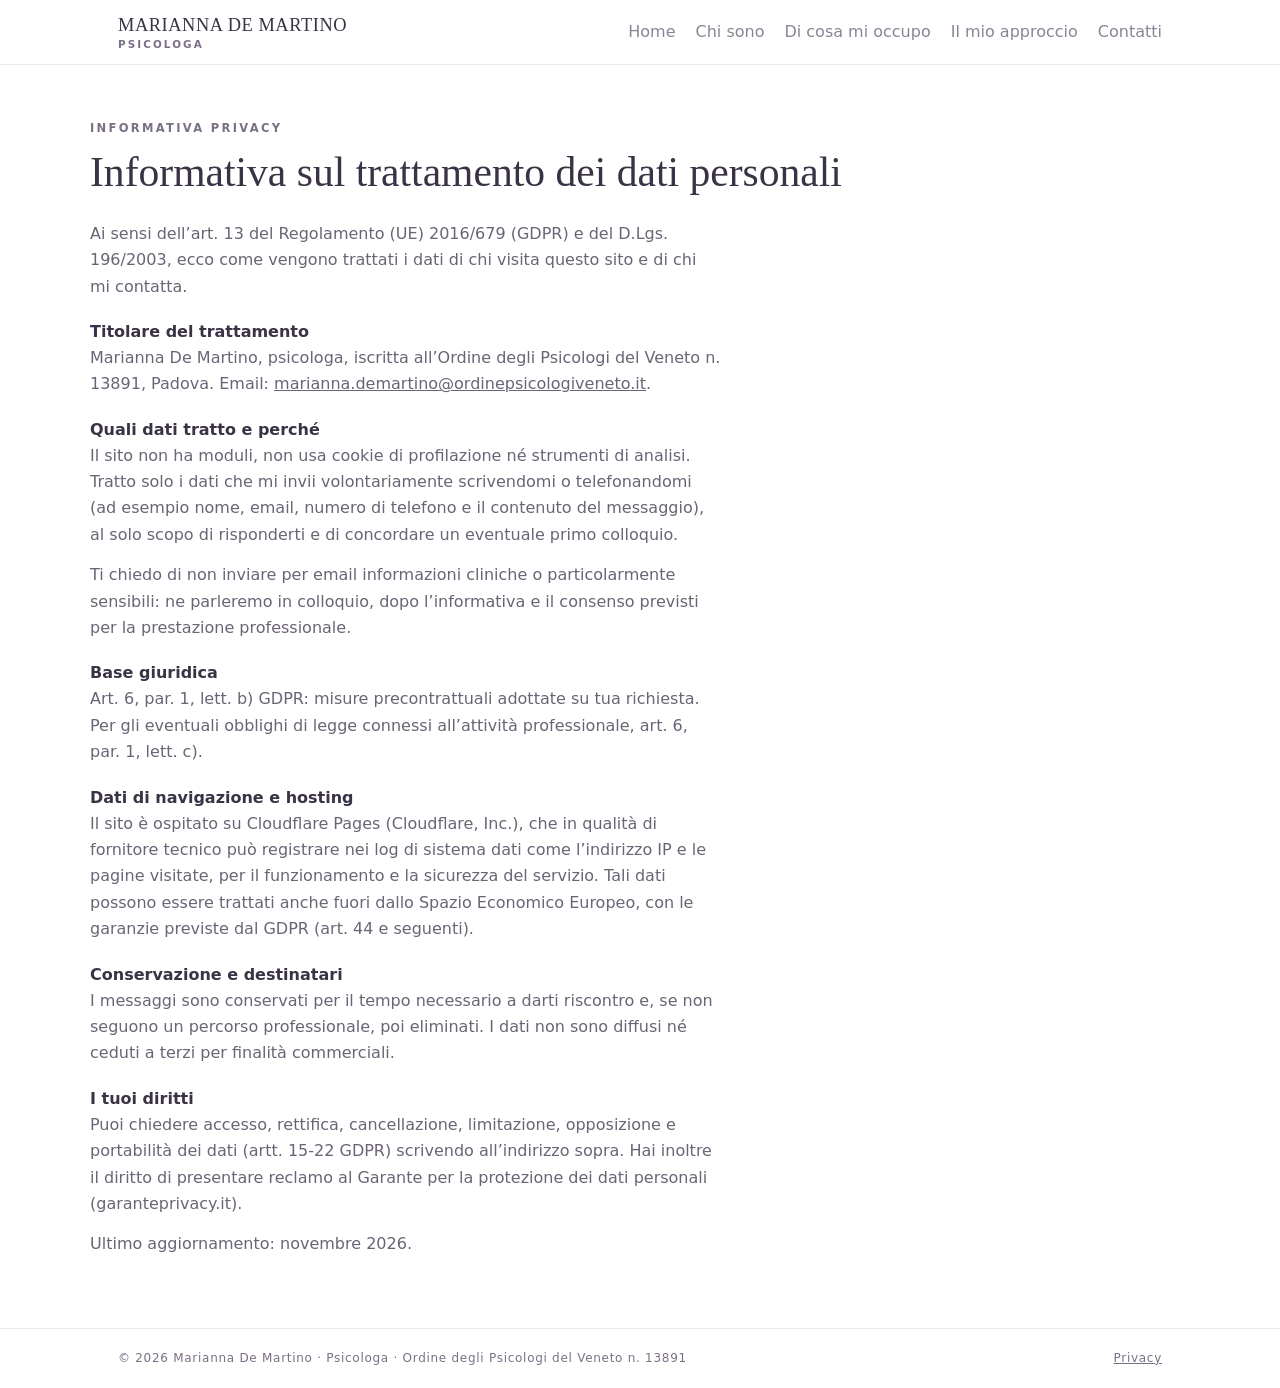
==== privacy.html @ 59430c40 "Add files via upload" ====
<!doctype html><html lang="it"><head><meta charset="utf-8"><meta name="viewport" content="width=device-width,initial-scale=1"><title>Privacy · Marianna De Martino</title><meta name="description" content="Marianna De Martino, psicologa a Padova. Consulenza e sostegno psicologico per preadolescenti, adolescenti e giovani adulti, in presenza e online."><link rel="stylesheet" href="style.css"></head><body><header><div class="w"><a class="logo" href="index.html#home">Marianna De Martino<small>PSICOLOGA</small></a><nav><a href="index.html#home" data-s="home">Home</a><a href="index.html#chi-sono" data-s="chi-sono">Chi sono</a><a href="index.html#di-cosa-mi-occupo" data-s="di-cosa-mi-occupo">Di cosa mi occupo</a><a href="index.html#il-mio-approccio" data-s="il-mio-approccio">Il mio approccio</a><a href="index.html#contatti" data-s="contatti">Contatti</a></nav></div></header><main><div class="w priv"><p class="k">Informativa privacy</p><h1>Informativa sul trattamento dei dati personali</h1><p>Ai sensi dell’art. 13 del Regolamento (UE) 2016/679 (GDPR) e del D.Lgs. 196/2003, ecco come vengono trattati i dati di chi visita questo sito e di chi mi contatta.</p><h2>Titolare del trattamento</h2><p>Marianna De Martino, psicologa, iscritta all’Ordine degli Psicologi del Veneto n. 13891, Padova. Email: <a href="mailto:marianna.demartino@ordinepsicologiveneto.it">marianna.demartino@ordinepsicologiveneto.it</a>.</p><h2>Quali dati tratto e perché</h2><p>Il sito non ha moduli, non usa cookie di profilazione né strumenti di analisi. Tratto solo i dati che mi invii volontariamente scrivendomi o telefonandomi (ad esempio nome, email, numero di telefono e il contenuto del messaggio), al solo scopo di risponderti e di concordare un eventuale primo colloquio.</p><p>Ti chiedo di non inviare per email informazioni cliniche o particolarmente sensibili: ne parleremo in colloquio, dopo l’informativa e il consenso previsti per la prestazione professionale.</p><h2>Base giuridica</h2><p>Art. 6, par. 1, lett. b) GDPR: misure precontrattuali adottate su tua richiesta. Per gli eventuali obblighi di legge connessi all’attività professionale, art. 6, par. 1, lett. c).</p><h2>Dati di navigazione e hosting</h2><p>Il sito è ospitato su Cloudflare Pages (Cloudflare, Inc.), che in qualità di fornitore tecnico può registrare nei log di sistema dati come l’indirizzo IP e le pagine visitate, per il funzionamento e la sicurezza del servizio. Tali dati possono essere trattati anche fuori dallo Spazio Economico Europeo, con le garanzie previste dal GDPR (art. 44 e seguenti).</p><h2>Conservazione e destinatari</h2><p>I messaggi sono conservati per il tempo necessario a darti riscontro e, se non seguono un percorso professionale, poi eliminati. I dati non sono diffusi né ceduti a terzi per finalità commerciali.</p><h2>I tuoi diritti</h2><p>Puoi chiedere accesso, rettifica, cancellazione, limitazione, opposizione e portabilità dei dati (artt. 15-22 GDPR) scrivendo all’indirizzo sopra. Hai inoltre il diritto di presentare reclamo al Garante per la protezione dei dati personali (garanteprivacy.it).</p><p>Ultimo aggiornamento: novembre 2026.</p></div></main><footer><div class="w"><span>© 2026 Marianna De Martino · Psicologa · Ordine degli Psicologi del Veneto n. 13891</span><a href="privacy.html">Privacy</a></div></footer></body></html>
---- style.css ----
*{box-sizing:border-box;margin:0}html{scroll-behavior:smooth}body{font-family:system-ui,-apple-system,'Segoe UI',sans-serif;color:#6b6475;background:#fff;line-height:1.65}
a{color:inherit}.w{max-width:1100px;margin:0 auto;padding:0 28px;width:100%}
header{position:sticky;top:0;z-index:10;background:rgba(255,255,255,.94);backdrop-filter:blur(8px);border-bottom:1px solid #eee8f0}header .w{display:flex;justify-content:space-between;align-items:center;flex-wrap:wrap;gap:8px 20px;padding:14px 28px}
.logo{font-family:Georgia,serif;color:#3a3345;text-decoration:none;font-size:1.15rem;letter-spacing:.03em;text-transform:uppercase;line-height:1.3}.logo small{display:block;font:600 .65rem system-ui;letter-spacing:.2em;color:#7a6f85}
nav a{margin-left:20px;text-decoration:none;color:#8b8494;transition:color .2s}nav a.on,nav a:hover{color:#3a3345}
section{padding:80px 0;scroll-margin-top:72px}#home{padding-top:64px}.pink{background:#f7edf1}.dark{background:#2f2a3a;color:#d9d1e0}
.k{font:600 .72rem system-ui;letter-spacing:.2em;text-transform:uppercase;color:#7a6f85;margin-bottom:14px}.dark .k{color:#bfb2c9}
h1,h2{font-family:Georgia,serif;font-weight:400;color:#3a3345;font-size:clamp(2rem,4.5vw,3.2rem);line-height:1.15;margin-bottom:24px}.dark h2{color:#fff}h3{font:600 1rem system-ui;color:#3a3345;margin:22px 0 4px}
p{margin-bottom:14px;max-width:62ch}.g{display:grid;grid-template-columns:1.1fr .9fr;gap:56px;align-items:center}.g.r{grid-template-columns:.9fr 1.1fr}
.arch{width:100%;max-width:420px;aspect-ratio:4/5;object-fit:cover;border-radius:999px 999px 28px 28px;display:block;margin:0 auto}
.btn{display:inline-block;background:#3a3345;color:#fff;padding:14px 30px;border-radius:10px;text-decoration:none;font-weight:600;margin-top:10px}.dark .btn{background:#fbf7f4;color:#3a3345}
.card{background:#453c52;border-radius:24px;padding:32px}.card dt{font:600 .7rem system-ui;letter-spacing:.2em;text-transform:uppercase;color:#c9bbd4;margin-top:16px}.card dt:first-child{margin-top:0}.card dd{color:#fff;margin:2px 0 0;padding-bottom:12px;border-bottom:1px solid #5b5169;word-break:break-word}.card dd:last-child{border:0}
.q{background:#dbcbe0;border-radius:28px;padding:64px 32px;text-align:center;font:italic 1.5rem/1.6 Georgia,serif;color:#fff}
footer{background:#fff;border-top:1px solid #eee8f0;font-size:.75rem;letter-spacing:.06em;color:#7a6f85}footer .w{padding:20px 28px;display:flex;justify-content:space-between;flex-wrap:wrap;gap:8px}.dark+footer{background:#2f2a3a;border-color:#4a4258;color:#bfb2c9}
.priv{padding:56px 0}.priv h1{font-size:clamp(1.8rem,4vw,2.6rem)}.priv h2{font:600 1rem system-ui;color:#3a3345;margin:22px 0 4px}
@media(max-width:800px){.g,.g.r{grid-template-columns:1fr;gap:32px}nav a{margin:0 14px 0 0}section{padding:56px 0}}
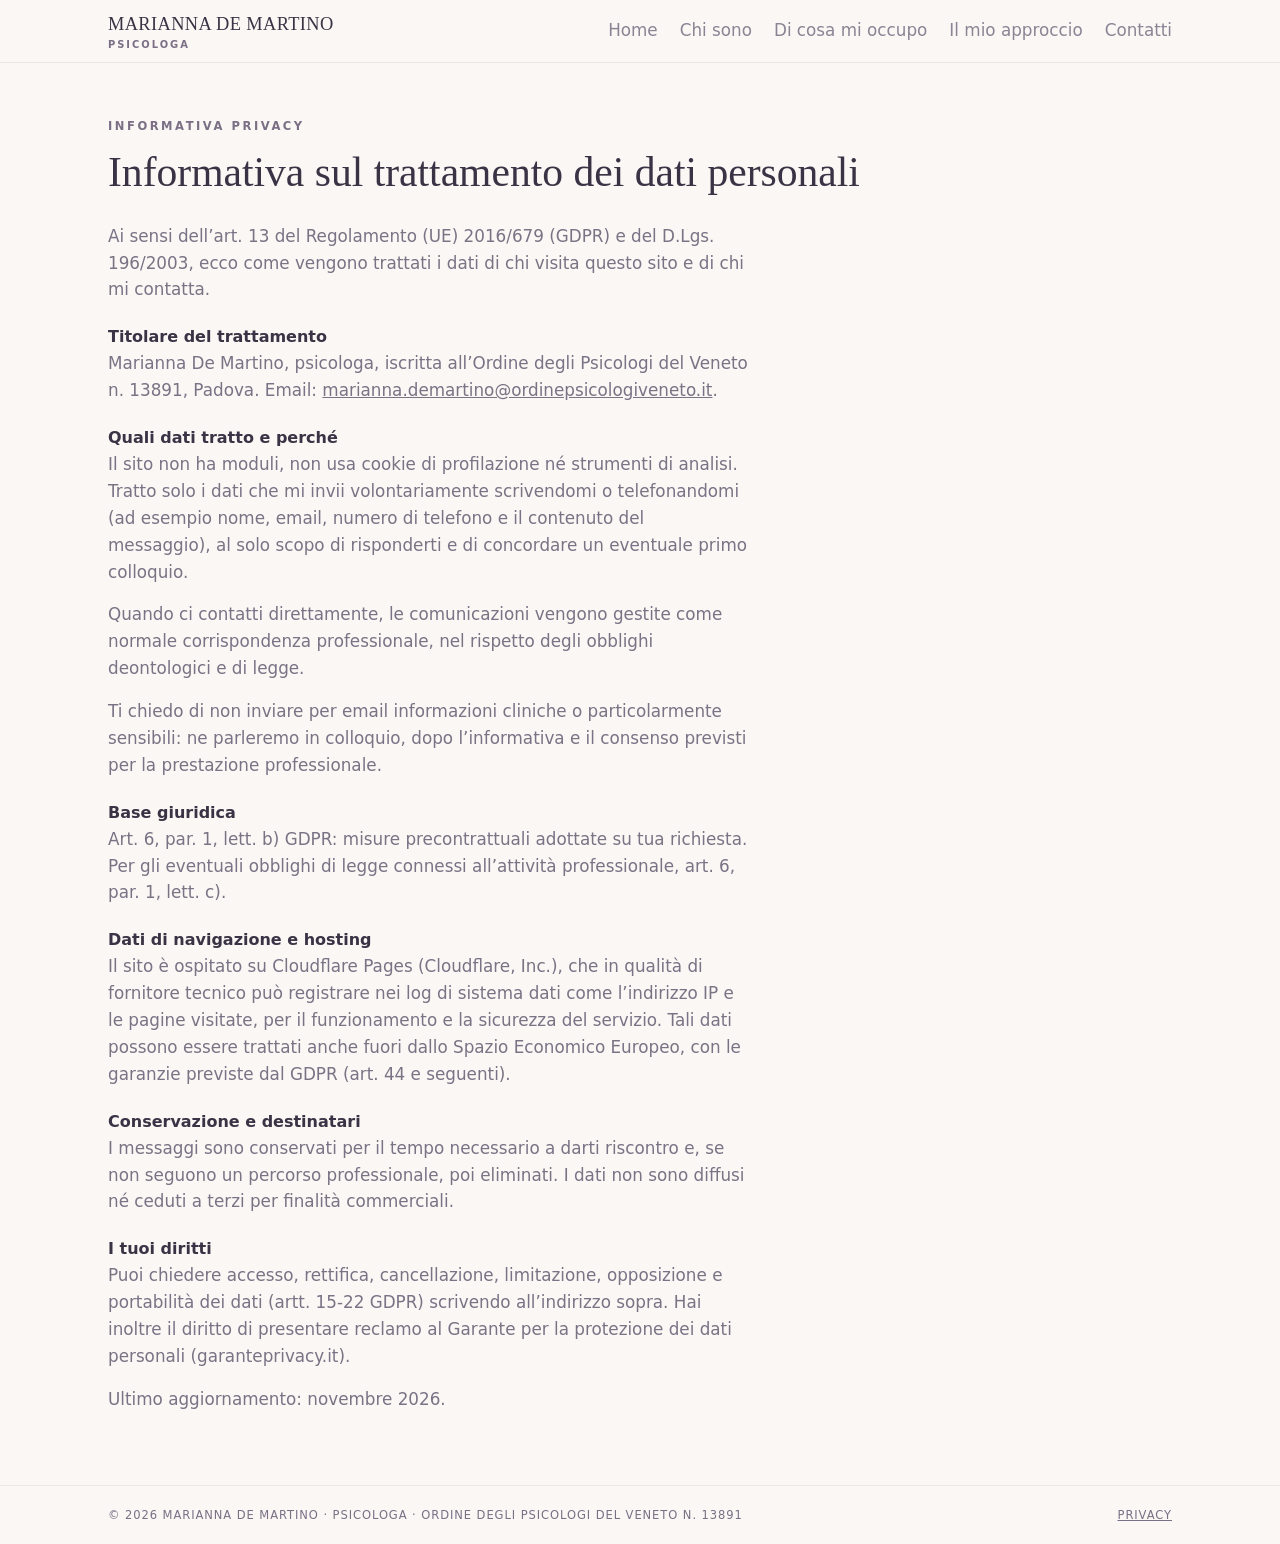
==== commit 5554be53: "Add files via upload" ====
--- a/privacy.html
+++ b/privacy.html
@@ -1 +1 @@
-<!doctype html><html lang="it"><head><meta charset="utf-8"><meta name="viewport" content="width=device-width,initial-scale=1"><title>Privacy · Marianna De Martino</title><meta name="description" content="Marianna De Martino, psicologa a Padova. Consulenza e sostegno psicologico per preadolescenti, adolescenti e giovani adulti, in presenza e online."><link rel="stylesheet" href="style.css"></head><body><header><div class="w"><a class="logo" href="index.html#home">Marianna De Martino<small>PSICOLOGA</small></a><nav><a href="index.html#home" data-s="home">Home</a><a href="index.html#chi-sono" data-s="chi-sono">Chi sono</a><a href="index.html#di-cosa-mi-occupo" data-s="di-cosa-mi-occupo">Di cosa mi occupo</a><a href="index.html#il-mio-approccio" data-s="il-mio-approccio">Il mio approccio</a><a href="index.html#contatti" data-s="contatti">Contatti</a></nav></div></header><main><div class="w priv"><p class="k">Informativa privacy</p><h1>Informativa sul trattamento dei dati personali</h1><p>Ai sensi dell’art. 13 del Regolamento (UE) 2016/679 (GDPR) e del D.Lgs. 196/2003, ecco come vengono trattati i dati di chi visita questo sito e di chi mi contatta.</p><h2>Titolare del trattamento</h2><p>Marianna De Martino, psicologa, iscritta all’Ordine degli Psicologi del Veneto n. 13891, Padova. Email: <a href="mailto:marianna.demartino@ordinepsicologiveneto.it">marianna.demartino@ordinepsicologiveneto.it</a>.</p><h2>Quali dati tratto e perché</h2><p>Il sito non ha moduli, non usa cookie di profilazione né strumenti di analisi. Tratto solo i dati che mi invii volontariamente scrivendomi o telefonandomi (ad esempio nome, email, numero di telefono e il contenuto del messaggio), al solo scopo di risponderti e di concordare un eventuale primo colloquio.</p><p>Ti chiedo di non inviare per email informazioni cliniche o particolarmente sensibili: ne parleremo in colloquio, dopo l’informativa e il consenso previsti per la prestazione professionale.</p><h2>Base giuridica</h2><p>Art. 6, par. 1, lett. b) GDPR: misure precontrattuali adottate su tua richiesta. Per gli eventuali obblighi di legge connessi all’attività professionale, art. 6, par. 1, lett. c).</p><h2>Dati di navigazione e hosting</h2><p>Il sito è ospitato su Cloudflare Pages (Cloudflare, Inc.), che in qualità di fornitore tecnico può registrare nei log di sistema dati come l’indirizzo IP e le pagine visitate, per il funzionamento e la sicurezza del servizio. Tali dati possono essere trattati anche fuori dallo Spazio Economico Europeo, con le garanzie previste dal GDPR (art. 44 e seguenti).</p><h2>Conservazione e destinatari</h2><p>I messaggi sono conservati per il tempo necessario a darti riscontro e, se non seguono un percorso professionale, poi eliminati. I dati non sono diffusi né ceduti a terzi per finalità commerciali.</p><h2>I tuoi diritti</h2><p>Puoi chiedere accesso, rettifica, cancellazione, limitazione, opposizione e portabilità dei dati (artt. 15-22 GDPR) scrivendo all’indirizzo sopra. Hai inoltre il diritto di presentare reclamo al Garante per la protezione dei dati personali (garanteprivacy.it).</p><p>Ultimo aggiornamento: novembre 2026.</p></div></main><footer><div class="w"><span>© 2026 Marianna De Martino · Psicologa · Ordine degli Psicologi del Veneto n. 13891</span><a href="privacy.html">Privacy</a></div></footer></body></html>+<!doctype html><html lang="it"><head><meta charset="utf-8"><meta name="viewport" content="width=device-width,initial-scale=1"><title>Privacy · Marianna De Martino</title><meta name="description" content="Marianna De Martino, psicologa a Padova. Consulenza e sostegno psicologico per preadolescenti, adolescenti e giovani adulti, in presenza e online."><link rel="stylesheet" href="style.css"></head><body><header><div class="w"><a class="logo" href="index.html#home">Marianna De Martino<small>PSICOLOGA</small></a><nav><a href="index.html#home" data-s="home">Home</a><a href="index.html#chi-sono" data-s="chi-sono">Chi sono</a><a href="index.html#di-cosa-mi-occupo" data-s="di-cosa-mi-occupo">Di cosa mi occupo</a><a href="index.html#il-mio-approccio" data-s="il-mio-approccio">Il mio approccio</a><a href="index.html#contatti" data-s="contatti">Contatti</a></nav></div></header><main><div class="w priv"><p class="k">Informativa privacy</p><h1>Informativa sul trattamento dei dati personali</h1><p>Ai sensi dell’art. 13 del Regolamento (UE) 2016/679 (GDPR) e del D.Lgs. 196/2003, ecco come vengono trattati i dati di chi visita questo sito e di chi mi contatta.</p><h2>Titolare del trattamento</h2><p>Marianna De Martino, psicologa, iscritta all’Ordine degli Psicologi del Veneto n. 13891, Padova. Email: <a href="mailto:marianna.demartino@ordinepsicologiveneto.it">marianna.demartino@ordinepsicologiveneto.it</a>.</p><h2>Quali dati tratto e perché</h2><p>Il sito non ha moduli, non usa cookie di profilazione né strumenti di analisi. Tratto solo i dati che mi invii volontariamente scrivendomi o telefonandomi (ad esempio nome, email, numero di telefono e il contenuto del messaggio), al solo scopo di risponderti e di concordare un eventuale primo colloquio.</p><p>Quando ci contatti direttamente, le comunicazioni vengono gestite come normale corrispondenza professionale, nel rispetto degli obblighi deontologici e di legge.</p><p>Ti chiedo di non inviare per email informazioni cliniche o particolarmente sensibili: ne parleremo in colloquio, dopo l’informativa e il consenso previsti per la prestazione professionale.</p><h2>Base giuridica</h2><p>Art. 6, par. 1, lett. b) GDPR: misure precontrattuali adottate su tua richiesta. Per gli eventuali obblighi di legge connessi all’attività professionale, art. 6, par. 1, lett. c).</p><h2>Dati di navigazione e hosting</h2><p>Il sito è ospitato su Cloudflare Pages (Cloudflare, Inc.), che in qualità di fornitore tecnico può registrare nei log di sistema dati come l’indirizzo IP e le pagine visitate, per il funzionamento e la sicurezza del servizio. Tali dati possono essere trattati anche fuori dallo Spazio Economico Europeo, con le garanzie previste dal GDPR (art. 44 e seguenti).</p><h2>Conservazione e destinatari</h2><p>I messaggi sono conservati per il tempo necessario a darti riscontro e, se non seguono un percorso professionale, poi eliminati. I dati non sono diffusi né ceduti a terzi per finalità commerciali.</p><h2>I tuoi diritti</h2><p>Puoi chiedere accesso, rettifica, cancellazione, limitazione, opposizione e portabilità dei dati (artt. 15-22 GDPR) scrivendo all’indirizzo sopra. Hai inoltre il diritto di presentare reclamo al Garante per la protezione dei dati personali (garanteprivacy.it).</p><p>Ultimo aggiornamento: novembre 2026.</p></div></main><footer><div class="w"><span>© 2026 Marianna De Martino · Psicologa · Ordine degli Psicologi del Veneto n. 13891</span><a href="privacy.html">Privacy</a></div></footer></body></html>
--- a/style.css
+++ b/style.css
@@ -1,16 +1,17 @@
-*{box-sizing:border-box;margin:0}html{scroll-behavior:smooth}body{font-family:system-ui,-apple-system,'Segoe UI',sans-serif;color:#6b6475;background:#fff;line-height:1.65}
-a{color:inherit}.w{max-width:1100px;margin:0 auto;padding:0 28px;width:100%}
-header{position:sticky;top:0;z-index:10;background:rgba(255,255,255,.94);backdrop-filter:blur(8px);border-bottom:1px solid #eee8f0}header .w{display:flex;justify-content:space-between;align-items:center;flex-wrap:wrap;gap:8px 20px;padding:14px 28px}
-.logo{font-family:Georgia,serif;color:#3a3345;text-decoration:none;font-size:1.15rem;letter-spacing:.03em;text-transform:uppercase;line-height:1.3}.logo small{display:block;font:600 .65rem system-ui;letter-spacing:.2em;color:#7a6f85}
-nav a{margin-left:20px;text-decoration:none;color:#8b8494;transition:color .2s}nav a.on,nav a:hover{color:#3a3345}
-section{padding:80px 0;scroll-margin-top:72px}#home{padding-top:64px}.pink{background:#f7edf1}.dark{background:#2f2a3a;color:#d9d1e0}
-.k{font:600 .72rem system-ui;letter-spacing:.2em;text-transform:uppercase;color:#7a6f85;margin-bottom:14px}.dark .k{color:#bfb2c9}
-h1,h2{font-family:Georgia,serif;font-weight:400;color:#3a3345;font-size:clamp(2rem,4.5vw,3.2rem);line-height:1.15;margin-bottom:24px}.dark h2{color:#fff}h3{font:600 1rem system-ui;color:#3a3345;margin:22px 0 4px}
-p{margin-bottom:14px;max-width:62ch}.g{display:grid;grid-template-columns:1.1fr .9fr;gap:56px;align-items:center}.g.r{grid-template-columns:.9fr 1.1fr}
-.arch{width:100%;max-width:420px;aspect-ratio:4/5;object-fit:cover;border-radius:999px 999px 28px 28px;display:block;margin:0 auto}
-.btn{display:inline-block;background:#3a3345;color:#fff;padding:14px 30px;border-radius:10px;text-decoration:none;font-weight:600;margin-top:10px}.dark .btn{background:#fbf7f4;color:#3a3345}
-.card{background:#453c52;border-radius:24px;padding:32px}.card dt{font:600 .7rem system-ui;letter-spacing:.2em;text-transform:uppercase;color:#c9bbd4;margin-top:16px}.card dt:first-child{margin-top:0}.card dd{color:#fff;margin:2px 0 0;padding-bottom:12px;border-bottom:1px solid #5b5169;word-break:break-word}.card dd:last-child{border:0}
-.q{background:#dbcbe0;border-radius:28px;padding:64px 32px;text-align:center;font:italic 1.5rem/1.6 Georgia,serif;color:#fff}
-footer{background:#fff;border-top:1px solid #eee8f0;font-size:.75rem;letter-spacing:.06em;color:#7a6f85}footer .w{padding:20px 28px;display:flex;justify-content:space-between;flex-wrap:wrap;gap:8px}.dark+footer{background:#2f2a3a;border-color:#4a4258;color:#bfb2c9}
-.priv{padding:56px 0}.priv h1{font-size:clamp(1.8rem,4vw,2.6rem)}.priv h2{font:600 1rem system-ui;color:#3a3345;margin:22px 0 4px}
-@media(max-width:800px){.g,.g.r{grid-template-columns:1fr;gap:32px}nav a{margin:0 14px 0 0}section{padding:56px 0}}+*{box-sizing:border-box;margin:0}html{scroll-behavior:smooth}body{font-family:'Hanken Grotesk','Public Sans',system-ui,-apple-system,'Segoe UI',sans-serif;color:#7a7285;background:#fbf7f4;line-height:1.6}
+a{color:inherit}.w{max-width:1216px;margin:0 auto;padding:0 76px;width:100%}
+header{position:sticky;top:0;z-index:10;background:#fbf7f4;border-bottom:1px solid #eee6e6}header .w{display:flex;justify-content:space-between;align-items:center;flex-wrap:wrap;gap:8px 20px;padding-top:12px;padding-bottom:12px}
+.logo{font-family:Georgia,'Source Serif 4',serif;color:#3a3345;text-decoration:none;font-size:1.15rem;letter-spacing:.02em;text-transform:uppercase;line-height:1.35}.logo small{display:block;font:700 .62rem system-ui;letter-spacing:.2em;color:#7a6f85;margin-top:2px}
+nav a{margin-left:22px;text-decoration:none;color:#8b8494;font-size:1.05rem;transition:color .2s}nav a.on,nav a:hover{color:#2f3445}
+section{padding:72px 0;scroll-margin-top:60px}.pink{background:#f6ecef}.dark{background:#2f2a3a;color:#d6cedd}
+.k{font:700 .72rem system-ui;letter-spacing:.22em;text-transform:uppercase;color:#7a6f85;margin-bottom:16px}.dark .k{color:#c9bbd4}
+h1,h2{font-family:Georgia,'Source Serif 4',serif;font-weight:400;color:#3a3345;font-size:clamp(2.1rem,4.6vw,3.4rem);line-height:1.15;margin-bottom:26px}.dark h2{color:#fff}h3{font-weight:700;font-size:1rem;color:#7a6f85;margin:20px 0 2px}
+p{margin-bottom:16px;max-width:60ch;font-size:1.05rem}.g{display:grid;grid-template-columns:1fr 1fr;gap:64px;align-items:center}.g.r{grid-template-columns:.8fr 1.2fr;align-items:start}
+.ph{width:100%;max-width:507px;aspect-ratio:507/548;object-fit:cover;border-radius:40px;display:block;margin-left:auto}
+.blob{position:relative;background:#f0e4e6;border-radius:24px;aspect-ratio:435/510;max-width:435px;width:100%}.blob i{position:absolute;border-radius:50%}.blob i:first-child{background:#ddd0e0;width:77%;aspect-ratio:1;left:11%;top:9%}.blob i:last-child{background:#c4b0c4;width:61%;height:63%;left:20%;top:16%}
+.btn{display:inline-block;background:#3a3345;color:#fff;padding:16px 40px;border-radius:10px;text-decoration:none;font-weight:700;margin-top:14px;font-size:.95rem}.dark .btn{background:#fbf7f4;color:#3a3345}
+.card{background:#453b4d;border-radius:28px;padding:36px 40px}.card dt{font:700 .7rem system-ui;letter-spacing:.2em;text-transform:uppercase;color:#c9bbd4;margin-top:18px}.card dt:first-child{margin-top:0}.card dd{color:#fff;margin:4px 0 0;padding-bottom:14px;border-bottom:1px solid #5d5269;word-break:break-word}.card dd:last-child{border:0;padding:0}
+.q{background:#dbcbdd;border-radius:28px;aspect-ratio:413/530;max-width:413px;width:100%;margin-left:auto;display:flex;align-items:center;justify-content:center}.q div{width:82%;aspect-ratio:1;border:3px solid #fff;border-radius:50%;display:flex;align-items:center;justify-content:center;text-align:center;font:italic 1.6rem/1.45 Georgia,serif;color:#fff}
+footer{border-top:1px solid #eee6e6;font-size:.72rem;letter-spacing:.08em;text-transform:uppercase;color:#7a6f85}footer .w{padding-top:20px;padding-bottom:20px;display:flex;justify-content:space-between;flex-wrap:wrap;gap:8px}.idx footer{background:#2f2a3a;border-color:#5d5269;color:#c9bbd4}
+.priv{padding-top:56px;padding-bottom:56px}.priv h1{font-size:clamp(1.8rem,4vw,2.6rem)}.priv h2{font:700 1rem system-ui;color:#3a3345;margin:24px 0 4px}
+@media(max-width:800px){.w{padding:0 24px}.g,.g.r{grid-template-columns:1fr;gap:32px}.ph,.q{margin:0 auto}nav a{margin:0 14px 0 0}section{padding:52px 0}}
